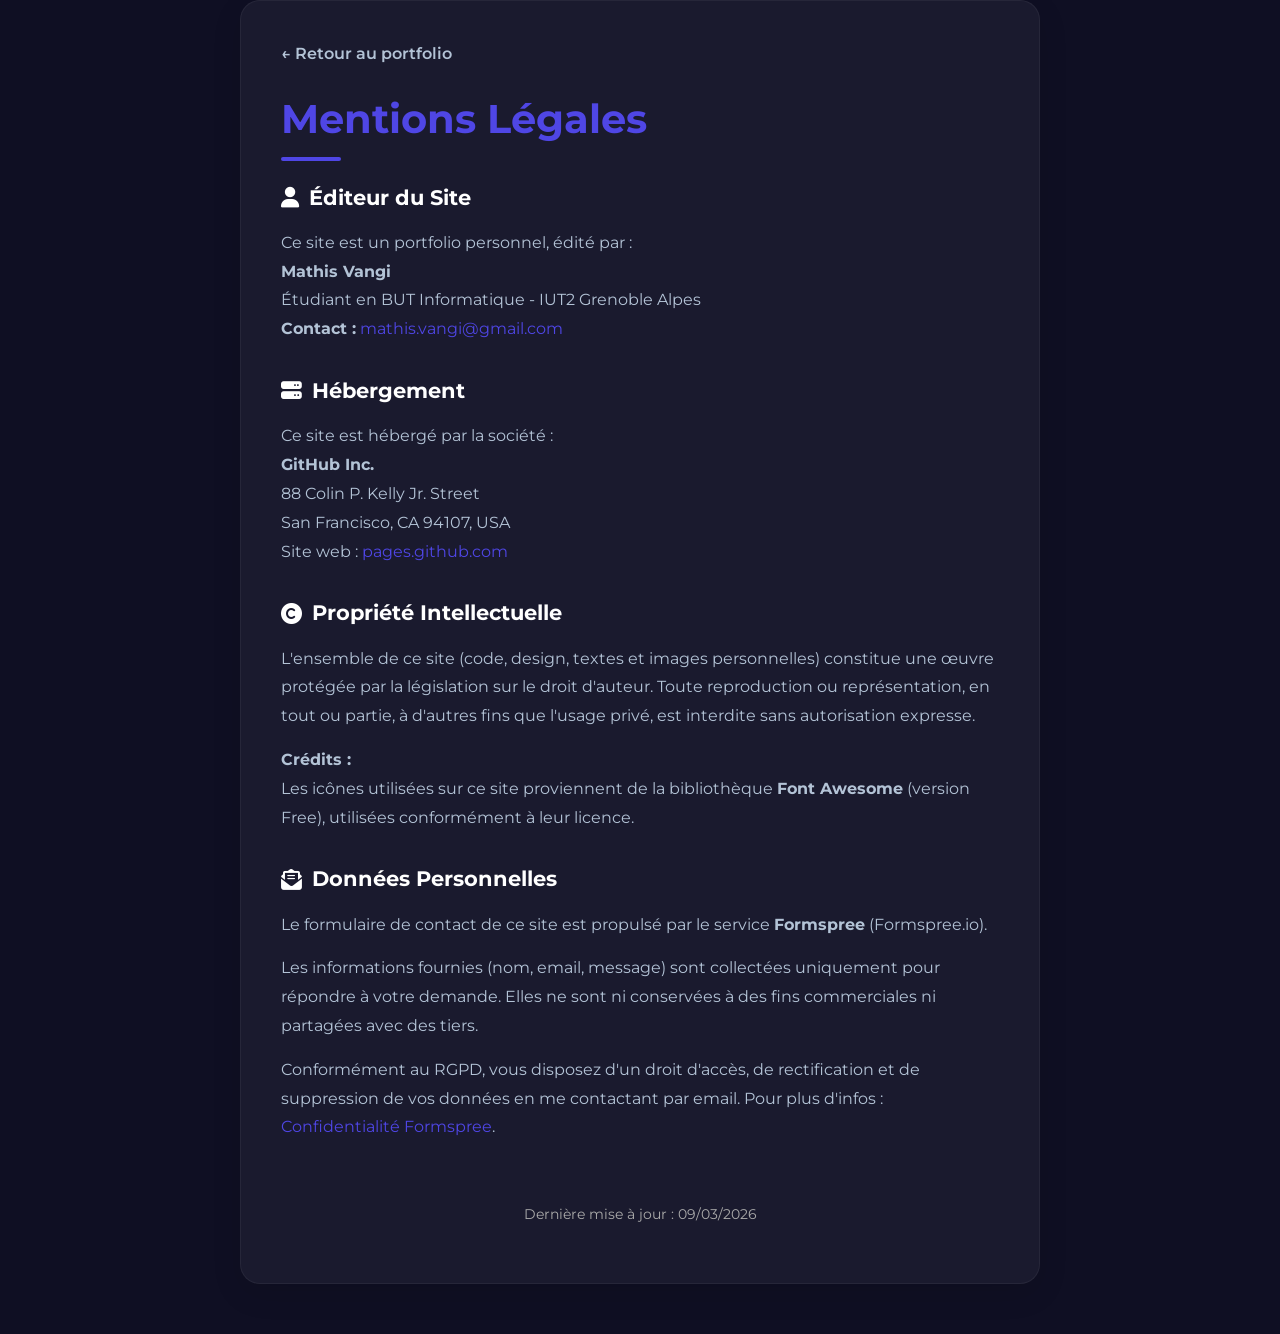
==== mention-legal.html @ bab49345 "Mise en place des mentions légales" ====
<!DOCTYPE html>
<html lang="fr">
<head>
  <meta charset="UTF-8" />
  <meta name="viewport" content="width=device-width, initial-scale=1.0" />
  <title>Mentions Légales - Mathis Vangi</title>
  <link rel="preconnect" href="https://fonts.googleapis.com" />
  <link href="https://fonts.googleapis.com/css2?family=Montserrat:wght@300;400;600;700&display=swap" rel="stylesheet" />
  <link rel="stylesheet" href="https://cdnjs.cloudflare.com/ajax/libs/font-awesome/6.4.0/css/all.min.css" />
  <link rel="stylesheet" href="css/style.css" />
</head>
<body class="mentions-body">

    <div class="mentions-container">
        <a href="index.html" class="back-to-portfolio">← Retour au portfolio</a>

        <h1>Mentions Légales</h1>

        <h2><i class="fas fa-user"></i> Éditeur du Site</h2>
        <p>
            Ce site est un portfolio personnel, édité par :<br>
            <strong>Mathis Vangi</strong><br>
            Étudiant en BUT Informatique - IUT2 Grenoble Alpes<br>
            <strong>Contact :</strong> <a href="mailto:mathis.vangi@gmail.com">mathis.vangi@gmail.com</a>
        </p>

        <h2><i class="fas fa-server"></i> Hébergement</h2>
        <p>
            Ce site est hébergé par la société :<br>
            <strong>GitHub Inc.</strong><br>
            88 Colin P. Kelly Jr. Street<br>
            San Francisco, CA 94107, USA<br>
            Site web : <a href="https://pages.github.com" target="_blank">pages.github.com</a>
        </p>

        <h2><i class="fas fa-copyright"></i> Propriété Intellectuelle</h2>
        <p>
            L'ensemble de ce site (code, design, textes et images personnelles) constitue une œuvre protégée par la législation sur le droit d'auteur. Toute reproduction ou représentation, en tout ou partie, à d'autres fins que l'usage privé, est interdite sans autorisation expresse.
        </p>
        
        <p>
            <strong>Crédits :</strong><br>
            Les icônes utilisées sur ce site proviennent de la bibliothèque <strong>Font Awesome</strong> (version Free), utilisées conformément à leur licence.
        </p>

        <h2><i class="fas fa-envelope-open-text"></i> Données Personnelles</h2>
        <p>
            Le formulaire de contact de ce site est propulsé par le service <strong>Formspree</strong> (Formspree.io). 
        </p>
        <p>
            Les informations fournies (nom, email, message) sont collectées uniquement pour répondre à votre demande. Elles ne sont ni conservées à des fins commerciales ni partagées avec des tiers.
        </p>
        <p>
            Conformément au RGPD, vous disposez d'un droit d'accès, de rectification et de suppression de vos données en me contactant par email. Pour plus d'infos : <a href="https://formspree.io/legal/privacy-policy" target="_blank">Confidentialité Formspree</a>.
        </p>

        <p style="text-align: center; margin-top: 60px; font-size: 0.9rem; color: #aaa;">
            Dernière mise à jour : 09/03/2026
        </p>
    </div>

</body>
</html>
---- css/style.css ----
:root {
  --primary-color: #4f46e5;
  --secondary-color: #06b6d4;
  --accent-color: #f59e0b;
  --bg-dark: #0f0f23;
  --bg-card: #1a1a2e;
  --bg-secondary: #16213e;
  --text-primary: #ffffff;
  --text-mobile: #ffffff;
  --text-nav2: #ffffff;
  --text-secondary: #b3c3d6;
  --text-nav: #b3c3d6;
  --text-muted: #8b949e;
  --gradient: linear-gradient(
    135deg,
    var(--primary-color),
    var(--secondary-color)
  );
  --shadow: 0 10px 30px rgba(0, 0, 0, 0.3);
  --border-radius: 16px;
  --transition: all 0.3s cubic-bezier(0.4, 0, 0.2, 1);
}

[data-theme="light"] {
  --bg-dark: #ffffff;
  --bg-card: #f8fafc;
  --bg-secondary: #e2e8f0;
  --text-primary: #1a202c;
  --text-mobile: #ffffff;
  --text-secondary: #4a5568;
  --text-nav2: #ffffff;
  --text-nav: #ffffff;
  --text-muted: #718096;
  --shadow: 0 10px 30px rgba(0, 0, 0, 0.1);
}

.filter-btn {
    padding: 8px 16px;
    margin: 0 5px;
    border: 2px solid var(--bg-card);
    background: transparent;
    color: var(--text-primary);
    cursor: pointer;
    border-radius: 20px;
    font-weight: 600;
    transition: all 0.3s;
}

.filter-btn:hover {
    background: rgba(79, 70, 229, 0.1);
    color: var(--primary-color);
    transform: translateY(-2px);
}

.filter-btn.active {
  background: var(--primary-color);
  border-color: transparent;
  color: #ffffff;
  box-shadow: 0 4px 15px rgba(79, 70, 229, 0.4);
}

* {
  margin: 0;
  padding: 0;
  box-sizing: border-box;
}

body {
  font-family: "Montserrat", sans-serif;
  background: var(--bg-dark);
  color: var(--text-secondary);
  line-height: 1.6;
  overflow-x: hidden;
}

/* Smooth scroll */
html {
  scroll-behavior: smooth;
}

/* Navigation */
.navbar {
  position: fixed;
  top: 0;
  left: 0;
  right: 0;
  z-index: 1000;
  display: flex;
  justify-content: space-between;
  align-items: center;
  padding: 1rem 2rem;
  background: rgba(15, 15, 35, 0.95);
  backdrop-filter: blur(10px);
  border-bottom: 1px solid rgba(255, 255, 255, 0.1);
  transition: var(--transition);
}

.navbar.scrolled {
  background: rgba(15, 15, 35, 0.98);
  box-shadow: var(--shadow);
}

.logo {
  font-size: 1.5rem;
  font-weight: 700;
  color: var(--text-primary);
  background: var(--gradient);
  -webkit-background-clip: text;
  -webkit-text-fill-color: transparent;
  background-clip: text;
}

.nav-links {
  display: flex;
  list-style: none;
  gap: 2rem;
  align-items: center;
}

.nav-links a {
  color: var(--text-nav);
  text-decoration: none;
  font-weight: 500;
  position: relative;
  transition: var(--transition);
}

.nav-links a:hover,
.nav-links a.active {
  color: var(--text-nav2);
}

.nav-links a::after {
  content: "";
  position: absolute;
  bottom: -5px;
  left: 0;
  width: 0;
  height: 2px;
  background: var(--gradient);
  transition: var(--transition);
}

.nav-links a:hover::after,
.nav-links a.active::after {
  width: 100%;
}

.theme-toggle {
  background: none;
  border: none;
  color: var(--text-secondary);
  font-size: 1.2rem;
  cursor: pointer;
  padding: 0.5rem;
  border-radius: 50%;
  transition: var(--transition);
}

.theme-toggle:hover {
  color: var(--text-primary);
  background: rgba(255, 255, 255, 0.1);
}

.github-icon {
  font-size: 1.3rem;
  color: var(--text-secondary);
  transition: var(--transition);
}

.github-icon:hover {
  color: var(--text-primary);
  transform: scale(1.1);
}

/* Hero Section */
.hero {
  min-height: 100vh;
  display: flex;
  align-items: center;
  justify-content: space-between;
  padding: 0 2rem;
  position: relative;
  overflow: hidden;
}

.hero::before {
  content: "";
  position: absolute;
  top: 0;
  left: 0;
  right: 0;
  bottom: 0;
  background: radial-gradient(
      circle at 20% 80%,
      rgba(79, 70, 229, 0.1) 0%,
      transparent 50%
    ),
    radial-gradient(
      circle at 80% 20%,
      rgba(6, 182, 212, 0.1) 0%,
      transparent 50%
    );
  z-index: -1;
}

.hero-content {
  max-width: 50%;
  z-index: 2;
}

.hero-subtitle {
  color: var(--primary-color);
  font-weight: 600;
  font-size: 1.1rem;
  margin-bottom: 1rem;
  text-transform: uppercase;
  letter-spacing: 2px;
}

.hero-title {
  font-size: clamp(2.5rem, 5vw, 4rem);
  font-weight: 800;
  color: var(--text-primary);
  margin-bottom: 1.5rem;
  line-height: 1.1;
}

.hero-description {
  font-size: 1.2rem;
  margin-bottom: 2rem;
  color: var(--text-secondary);
  max-width: 600px;
}

.hero-buttons {
  display: flex;
  gap: 1rem;
  flex-wrap: wrap;
}

.btn {
  padding: 1rem 2rem;
  border: none;
  border-radius: var(--border-radius);
  font-weight: 600;
  text-decoration: none;
  cursor: pointer;
  transition: var(--transition);
  position: relative;
  overflow: hidden;
}

.btn-primary {
  background: var(--gradient);
  color: white;
}

.btn-secondary {
  background: transparent;
  color: var(--text-primary);
  border: 2px solid var(--primary-color);
}

.btn:hover {
  transform: translateY(-2px);
  box-shadow: var(--shadow);
}

.hero-image {
  position: relative;
  z-index: 2;
}

.hero-image img {
  width: 350px;
  height: 350px;
  object-fit: cover;
  border-radius: 50%;
  border: 4px solid var(--primary-color);
  box-shadow: var(--shadow);
  position: relative;
}

.hero-image::before {
  content: "";
  position: absolute;
  top: -10px;
  left: -10px;
  right: -10px;
  bottom: -10px;
  background: var(--gradient);
  border-radius: 50%;
  z-index: -1;
  animation: pulse 2s infinite;
}

@keyframes pulse {
  0%,
  100% {
    transform: scale(1);
    opacity: 0.3;
  }
  50% {
    transform: scale(1.05);
    opacity: 0.1;
  }
}

/* Section Styles */
.section {
  padding: 5rem 2rem;
  max-width: 1200px;
  margin: 0 auto;
}

.section-title {
  font-size: 2.5rem;
  font-weight: 700;
  text-align: center;
  margin-bottom: 1rem;
  color: var(--text-primary);
  position: relative;
}

.section-title::after {
  content: "";
  position: absolute;
  bottom: -10px;
  left: 50%;
  transform: translateX(-50%);
  width: 60px;
  height: 4px;
  background: var(--gradient);
  border-radius: 2px;
}

.section-subtitle {
  text-align: center;
  font-size: 1.1rem;
  color: var(--text-muted);
  margin-bottom: 3rem;
  max-width: 600px;
  margin-left: auto;
  margin-right: auto;
}

/* About Section */
.about-content {
  display: grid;
  grid-template-columns: 1fr 1fr;
  gap: 4rem;
  align-items: center;
}

.about-text p {
  margin-bottom: 1.5rem;
  font-size: 1.1rem;
}

.about-stats {
  display: grid;
  grid-template-columns: repeat(2, 1fr);
  gap: 2rem;
  margin-top: 2rem;
}

.stat-item {
  text-align: center;
  padding: 1.5rem;
  background: var(--bg-card);
  border-radius: var(--border-radius);
  border: 1px solid rgba(255, 255, 255, 0.1);
}

.stat-number {
  font-size: 2rem;
  font-weight: 700;
  color: var(--primary-color);
  display: block;
}

/* --- TIMELINE --- */

.timeline {
  position: relative;
  max-width: 800px;
  margin: 0 auto;
  padding: 20px 0;
}

.timeline::before {
  content: "";
  position: absolute;
  left: 20px;
  top: 0;
  bottom: 0;
  width: 3px;
  background: rgba(79, 70, 229, 0.2); 
  border-radius: 2px;
  transform: none;
}

.timeline-item {
  position: relative;
  margin-bottom: 50px;
  padding-left: 60px; 
  display: block;
}

.timeline-item:nth-child(odd) {
  flex-direction: column;
}

.timeline-dot {
  position: absolute;
  left: 0;
  top: 0;
  width: 45px;
  height: 45px;
  background: var(--bg-card); 
  border: 3px solid var(--primary-color);
  border-radius: 50%;
  display: flex;
  align-items: center;
  justify-content: center;
  color: var(--primary-color);
  box-shadow: 0 0 0 5px var(--bg-dark); 
  z-index: 2;
  transition: all 0.3s ease;
  transform: none;
}

.timeline-item:hover .timeline-dot {
  background: var(--primary-color);
  color: #ffffff;
  transform: scale(1.1);
  box-shadow: 0 0 0 5px var(--bg-dark), 0 0 15px var(--primary-color);
}

.timeline-content {
  background: var(--bg-card);
  padding: 25px;
  border-radius: 16px;
  box-shadow: var(--shadow);
  width: 100%;
  position: relative;
  border: 1px solid rgba(255, 255, 255, 0.05);
  transition: all 0.3s cubic-bezier(0.4, 0, 0.2, 1);
}

.timeline-content::before {
  content: '';
  position: absolute;
  left: -10px;
  top: 15px;
  width: 20px;
  height: 20px;
  background: var(--bg-card);
  transform: rotate(45deg);
  border-left: 1px solid rgba(255, 255, 255, 0.05);
  border-bottom: 1px solid rgba(255, 255, 255, 0.05);
}

.timeline-item:hover .timeline-content {
  transform: translateY(-5px);
  border-color: var(--primary-color);
  box-shadow: 0 10px 40px rgba(79, 70, 229, 0.15);
}

/* --- TYPOGRAPHIE --- */
.timeline-date {
  display: inline-block;
  color: var(--primary-color);
  font-weight: 700;
  font-size: 0.85rem;
  margin-bottom: 10px;
  background: rgba(79, 70, 229, 0.1);
  padding: 4px 12px;
  border-radius: 20px;
  text-transform: none;
  letter-spacing: normal;
}

.timeline-title {
  margin: 0;
  color: var(--text-primary);
  font-size: 1.4rem;
  font-weight: 700;
}

.timeline-subtitle {
  margin: 5px 0 10px 0;
  color: var(--secondary-color);
  font-weight: 500;
  font-size: 1rem;
}

.timeline-speciality {
  color: var(--text-secondary);
  font-style: italic;
  font-size: 0.95rem;
  margin-bottom: 12px;
}

.timeline-desc {
  color: var(--text-muted);
  line-height: 1.6;
  margin-bottom: 15px;
}

/* --- TAGS --- */
.timeline-tags {
  display: flex;
  flex-wrap: wrap;
  gap: 8px;
  margin-top: 15px;
  padding-top: 15px;
  border-top: 1px solid rgba(255, 255, 255, 0.05);
}

.tech-tag {
  font-size: 0.75rem;
  padding: 4px 10px;
  background: var(--bg-secondary);
  color: var(--text-nav);
  border-radius: 6px;
  font-weight: 500;
  transition: 0.2s;
}

.timeline-item:hover .tech-tag {
  background: rgba(79, 70, 229, 0.1);
  color: var(--primary-color);
}

/* Skills Section */
.skills-container {
  display: grid;
  grid-template-columns: repeat(auto-fit, minmax(300px, 1fr));
  gap: 2rem;
}

.skill-category {
  background: var(--bg-card);
  padding: 2rem;
  border-radius: var(--border-radius);
  border: 1px solid rgba(255, 255, 255, 0.1);
}

.skill-category h3 {
  color: var(--text-primary);
  margin-bottom: 1.5rem;
  display: flex;
  align-items: center;
  gap: 0.5rem;
}

.skill-item {
  margin-bottom: 1.5rem;
}

.skill-header {
  display: flex;
  justify-content: space-between;
  align-items: center;
  margin-bottom: 0.5rem;
}

.skill-name {
  color: var(--text-secondary);
  font-weight: 500;
}

.skill-level {
  color: var(--primary-color);
  font-weight: 600;
  font-size: 0.9rem;
}

.skill-bar {
  height: 8px;
  background: rgba(255, 255, 255, 0.1);
  border-radius: 4px;
  overflow: hidden;
}

.skill-progress {
  height: 100%;
  background: var(--gradient);
  border-radius: 4px;
  transition: width 1s ease-in-out;
  width: 0;
}

/* Projects Section */
.projects-grid {
  display: grid;
  grid-template-columns: repeat(auto-fit, minmax(350px, 1fr));
  gap: 2rem;
}

.project-card.hidden {
    display: none;
}

.project-card {
  background: var(--bg-card);
  border-radius: var(--border-radius);
  overflow: hidden;
  transition: var(--transition);
  border: 1px solid rgba(255, 255, 255, 0.1);
  position: relative;
}

.project-card:hover {
  transform: translateY(-5px);
  box-shadow: var(--shadow);
}

.project-image {
  width: 100%;
  /* height: 200px; */
  object-fit: cover;
  transition: var(--transition);
}

.project-card:hover .project-image {
  transform: scale(1.05);
}

.project-content {
  padding: 2rem;
  max-width: 840px;
  margin: 0 auto; 
}

.button-group .btn {
  padding: 0.7rem 1.1rem; 
}

.project-gallery { 
  max-width: 1000px; 
  margin: 0 auto 2.5rem; 
}

.mb-medium { 
  margin-bottom: 1.5rem; 
}

.swiper { 
  width: 100%;
  height: 460px;
}

.swiper-slide img { 
  width: 100%; 
  height: 100%; 
  object-fit: contain; 
  border-radius: 12px; 
}
    

.project-title {
  font-size: 1.3rem;
  font-weight: 600;
  color: var(--text-primary);
  margin-bottom: 1rem;
}

.project-description {
  color: var(--text-secondary);
  margin-bottom: 1.5rem;
  line-height: 1.6;
}

.project-tech {
  display: flex;
  flex-wrap: wrap;
  gap: 0.5rem;
  margin-bottom: 1.5rem;
}

.tech-tag {
  background: rgba(79, 70, 229, 0.2);
  color: var(--primary-color);
  padding: 0.3rem 0.8rem;
  border-radius: 20px;
  font-size: 0.8rem;
  font-weight: 500;
}

.project-links {
  display: flex;
  gap: 1rem;
}

.project-link {
  color: var(--text-secondary);
  text-decoration: none;
  font-weight: 500;
  transition: var(--transition);
  display: flex;
  align-items: center;
  gap: 0.5rem;
}

.project-link:hover {
  color: var(--primary-color);
}

/* Contact Section */
.contact-container {
  display: grid;
  grid-template-columns: 1fr 1fr;
  gap: 4rem;
  align-items: start;
}

.contact-info {
  background: var(--bg-card);
  padding: 2rem;
  border-radius: var(--border-radius);
  border: 1px solid rgba(255, 255, 255, 0.1);
}

.contact-item {
  display: flex;
  align-items: center;
  gap: 1rem;
  margin-bottom: 1.5rem;
  color: var(--text-secondary);
}

.contact-item i {
  color: var(--primary-color);
  font-size: 1.2rem;
  width: 20px;
}

.contact-form {
  background: var(--bg-card);
  padding: 2rem;
  border-radius: var(--border-radius);
  border: 1px solid rgba(255, 255, 255, 0.1);
}

.form-group {
  margin-bottom: 1.5rem;
}

.form-group label {
  display: block;
  margin-bottom: 0.5rem;
  color: var(--text-secondary);
  font-weight: 500;
}

.form-group input,
.form-group textarea {
  width: 100%;
  padding: 1rem;
  border: 1px solid rgba(255, 255, 255, 0.2);
  border-radius: var(--border-radius);
  background: var(--bg-secondary);
  color: var(--text-primary);
  font-family: inherit;
  transition: var(--transition);
}

.form-group input:focus,
.form-group textarea:focus {
  outline: none;
  border-color: var(--primary-color);
  box-shadow: 0 0 0 3px rgba(79, 70, 229, 0.1);
}

.social-links {
  display: flex;
  justify-content: center;
  gap: 1rem;
  margin-top: 2rem;
}

.social-link {
  display: flex;
  align-items: center;
  justify-content: center;
  width: 50px;
  height: 50px;
  background: var(--bg-card);
  color: var(--text-secondary);
  border-radius: 50%;
  text-decoration: none;
  transition: var(--transition);
  border: 1px solid rgba(255, 255, 255, 0.1);
}

.social-link:hover {
  background: var(--primary-color);
  color: white;
  transform: translateY(-2px);
}

/* Footer */
.footer {
  background: var(--bg-secondary);
  padding: 2rem;
  text-align: center;
  border-top: 1px solid rgba(255, 255, 255, 0.1);
}

.footer-link {
  color: var(--text-secondary);
  font-size: 0.8rem;
  text-decoration: underline;
  transition: color 0.3s ease;
  display: inline-block;
  margin-top: 0.5rem;
}

.footer-link:hover {
  color: var(--primary-color); /* Le lien change de couleur au survol */
}

/* Mobile Menu */
.mobile-menu {
  display: none;
  flex-direction: column;
  cursor: pointer;
  padding: 0.5rem;
}

.mobile-menu span {
  width: 25px;
  height: 3px;
  background: var(--text-mobile);
  margin: 3px 0;
  transition: var(--transition);
}

/* Responsive Design */
@media (max-width: 768px) {
  .navbar {
    padding: 1rem;
  }

  .nav-links {
    position: absolute;
    top: 100%;
    left: 0;
    right: 0;
    background: rgba(15, 15, 35, 0.98);
    flex-direction: column;
    padding: 2rem;
    transform: translateY(-100%);
    opacity: 0;
    visibility: hidden;
    transition: var(--transition);
  }

  .nav-links.active {
    transform: translateY(0);
    opacity: 1;
    visibility: visible;
  }

  .mobile-menu {
    display: flex;
  }

  .hero {
    flex-direction: column;
    text-align: center;
    padding: 6rem 1rem 2rem;
  }

  .hero-content {
    max-width: 100%;
    margin-bottom: 3rem;
  }

  .hero-image img {
    width: 250px;
    height: 250px;
  }

  .about-content {
    grid-template-columns: 1fr;
    gap: 2rem;
  }

  .timeline::before {
    left: 20px;
  }

  .timeline-item {
    flex-direction: row !important;
    padding-left: 50px;
  }

  .timeline-content {
    width: 100%;
  }

  .timeline-dot {
    left: 20px;
  }

  .contact-container {
    grid-template-columns: 1fr;
    gap: 2rem;
  }

  .skills-container {
    grid-template-columns: 1fr;
  }

  .projects-grid {
    grid-template-columns: 1fr;
  }

  .section {
    padding: 3rem 1rem;
  }
  .swiper { 
    height: 300px; 
  }
}

/* Scroll to top button */
.scroll-top {
  position: fixed;
  bottom: 2rem;
  right: 2rem;
  background: var(--gradient);
  color: white;
  border: none;
  border-radius: 50%;
  width: 50px;
  height: 50px;
  cursor: pointer;
  opacity: 0;
  visibility: hidden;
  transition: var(--transition);
  z-index: 1000;
}

.scroll-top.visible {
  opacity: 1;
  visibility: visible;
}

.scroll-top:hover {
  transform: translateY(-2px);
}

/* Loading animation */
.loading {
  position: fixed;
  top: 0;
  left: 0;
  width: 100%;
  height: 100%;
  background: var(--bg-dark);
  display: flex;
  justify-content: center;
  align-items: center;
  z-index: 9999;
  opacity: 1;
  visibility: visible;
  transition: var(--transition);
}

.loading.hidden {
  opacity: 0;
  visibility: hidden;
}

.loader {
  width: 50px;
  height: 50px;
  border: 3px solid rgba(79, 70, 229, 0.3);
  border-top: 3px solid var(--primary-color);
  border-radius: 50%;
  animation: spin 1s linear infinite;
}

@keyframes spin {
  0% {
    transform: rotate(0deg);
  }
  100% {
    transform: rotate(360deg);
  }
}

/* =========================================
   Zoom Image
   ========================================= */
.lightbox {
  display: none;
  position: fixed;
  z-index: 10000;
  top: 0;
  left: 0;
  width: 100%;
  height: 100%;
  background-color: rgba(0, 0, 0, 0.9);
  justify-content: center;
  align-items: center;
  cursor: zoom-out;
  opacity: 0;
  transition: opacity 0.3s ease;
}

.lightbox.active {
  display: flex;
  opacity: 1;
}

.lightbox img {
  max-width: 90%;
  max-height: 90vh;
  border-radius: 8px;
  box-shadow: 0 0 50px rgba(0,0,0,0.5);
  border: 2px solid var(--primary-color);
  transform: scale(0.9);
  transition: transform 0.3s ease;
  cursor: default;
}

.lightbox.active img {
  transform: scale(1);
}

.swiper-slide img {
  cursor: zoom-in;
  transition: filter 0.3s;
}

.swiper-slide img:hover {
  filter: brightness(1.1);
}

/* --- AWARD RIBBON --- */

.project-card {
    position: relative;
    overflow: hidden; 
}

.award-ribbon.silver {
  background: linear-gradient(45deg, #E0E0E0, #9E9E9E);
  color: #333333;
  border: 1px solid rgba(255, 255, 255, 0.5);
  box-shadow: 0 2px 10px rgba(0,0,0,0.3);

  position: absolute;
  top: 32px;      
  right: -60px;   
  width: 220px;   
  transform: rotate(45deg);
  z-index: 10;

  display: flex;             
  justify-content: center;   
  align-items: center;       
  gap: 8px;                  
  padding: 8px 0;            
  
  font-weight: 800;
  font-size: 0.8rem;
  text-transform: uppercase;
  letter-spacing: 1px;
}

.award-ribbon.silver i {
  margin-right: 0; 
}

@keyframes silver-shine {
  0% { background-position: -100px; }
  20% { background-position: 200px; }
  100% { background-position: 200px; }
}

.award-ribbon.silver {
  background: linear-gradient(45deg, #9E9E9E 0%, #E0E0E0 40%, #ffffff 50%, #E0E0E0 60%, #9E9E9E 100%);
  background-size: 200% auto;
  animation: silver-shine 3s infinite linear;
}

/* --- PAGE PROJET : BANDEAU PRIX --- */
.project-award {
    display: flex;
    justify-content: center;
    margin: 20px 0 40px 0;
}

.award-content {
    background: linear-gradient(135deg, #e0e0e0, #ffffff);
    border: 2px solid #C0C0C0; /* Argent */
    color: #333;
    padding: 15px 30px;
    border-radius: 50px;
    box-shadow: 0 5px 20px rgba(0,0,0,0.1);
    display: flex;
    align-items: center;
    gap: 15px;
    font-size: 1.1rem;
}

.award-content i {
    font-size: 1.5rem;
    color: #C0C0C0; /* Couleur Argent */
    text-shadow: 0 1px 2px rgba(0,0,0,0.3);
}

/* --- INDICATION ZOOM --- */
.gallery-hint {
    text-align: center;
    color: var(--text-secondary);
    font-size: 0.9rem;
    margin-top: 10px;
    font-style: italic;
    opacity: 0.8;
}

.gallery-hint i {
    margin-right: 5px;
}

/* --- Style pour la page Mentions Légales --- */
.mentions-body {
    background-color: var(--bg-dark);
    min-height: 100vh;
}

.mentions-container {
    max-width: 800px;
    margin: 0 auto 50px auto;
    background: var(--bg-card);
    padding: 40px;
    border-radius: 20px;
    box-shadow: 0 10px 30px rgba(0, 0, 0, 0.1);
    border: 1px solid rgba(255, 255, 255, 0.05);
}

.mentions-container h1 {
    color: var(--primary-color);
    font-size: 2.5rem;
    margin-bottom: 30px;
    position: relative;
}

.mentions-container h1::after {
    content: '';
    position: absolute;
    bottom: -10px;
    left: 0;
    width: 60px;
    height: 4px;
    background: var(--primary-color);
    border-radius: 2px;
}

.mentions-container h2 {
    color: var(--text-primary);
    margin-top: 30px;
    margin-bottom: 15px;
    font-size: 1.3rem;
    display: flex;
    align-items: center;
    gap: 10px;
}

.mentions-container p {
    color: var(--text-secondary);
    line-height: 1.8;
    margin-bottom: 15px;
}

.mentions-container a {
    color: var(--primary-color);
    text-decoration: none;
    transition: 0.3s;
}

.mentions-container a:hover {
    text-decoration: underline;
    opacity: 0.8;
}

.back-to-portfolio {
    display: inline-block;
    margin-bottom: 20px;
    font-weight: 600;
    color: var(--text-secondary) !important;
}

.back-to-portfolio:hover {
    color: var(--primary-color) !important;
    transform: translateX(-5px);
}

/* Responsive */
@media (max-width: 768px) {
    .mentions-container {
        margin: 20px;
        padding: 25px;
    }
    .mentions-container h1 {
        font-size: 1.8rem;
    }
}
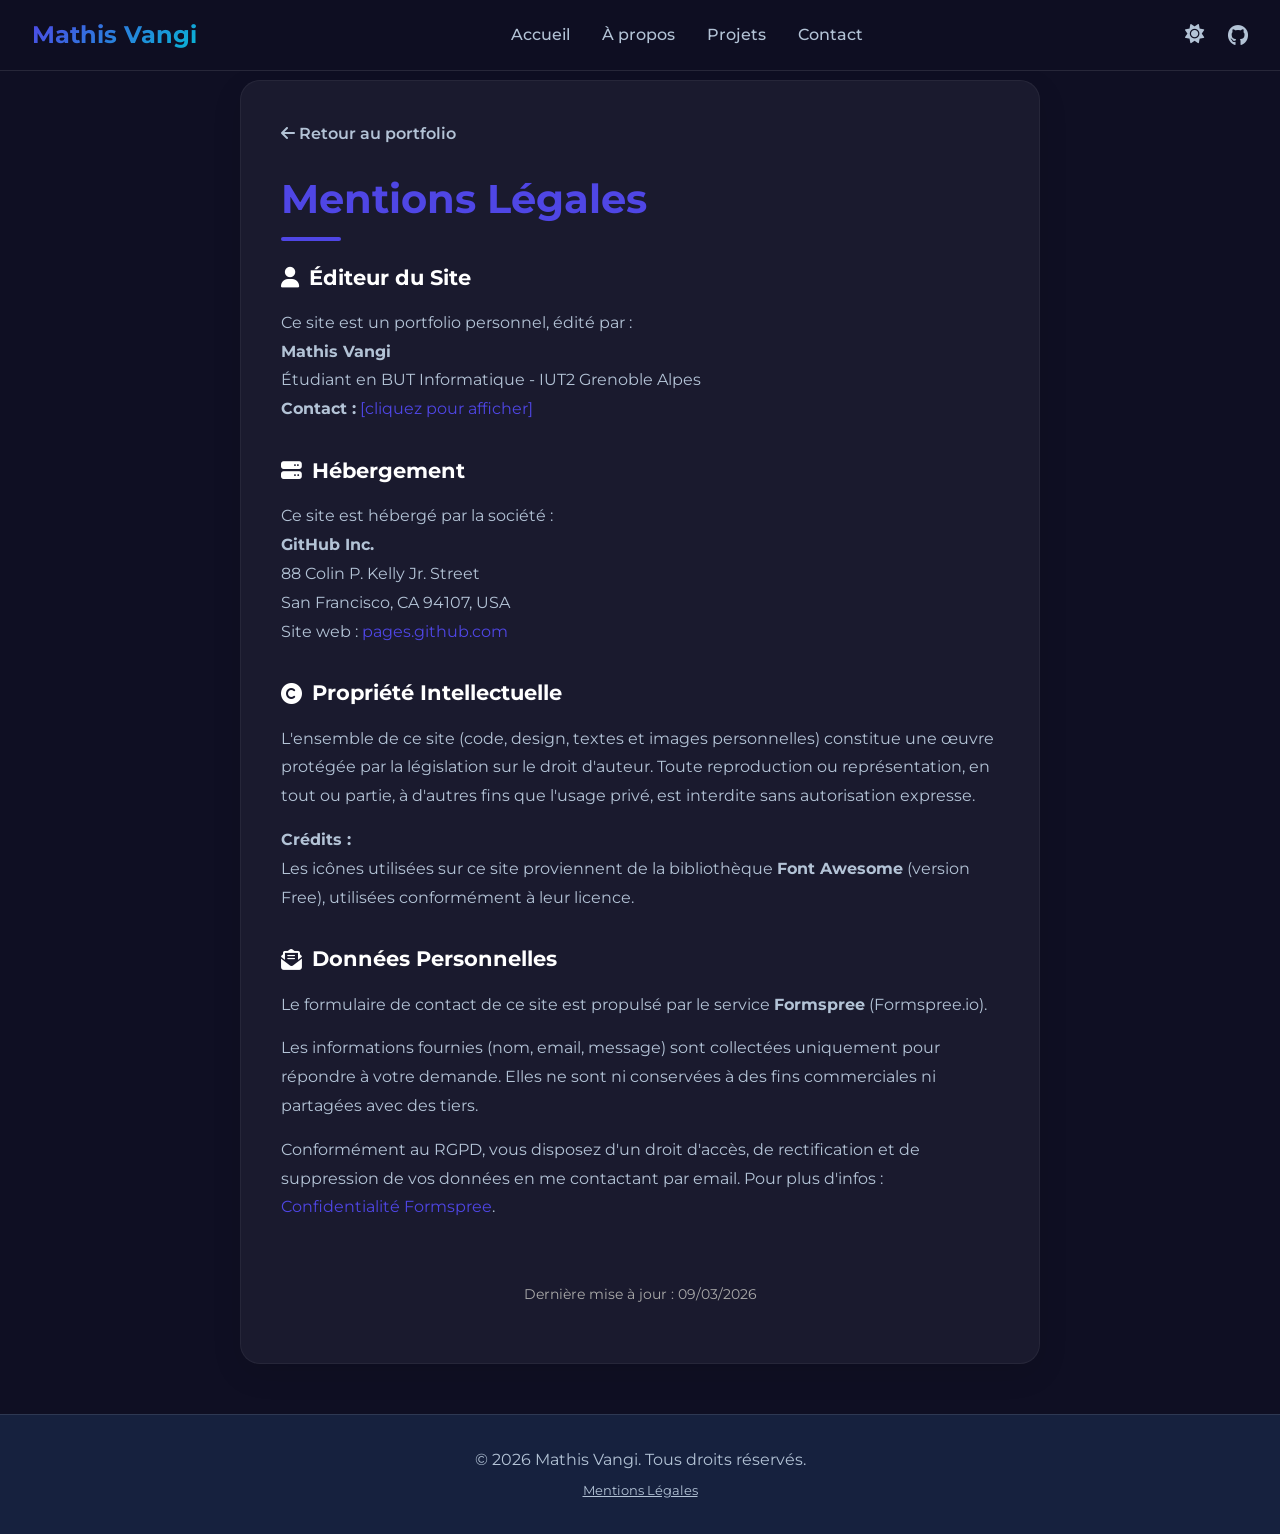
==== commit 9dd72c80: "Fix + opti" ====
--- a/mention-legal.html
+++ b/mention-legal.html
@@ -1,63 +1,123 @@
 <!DOCTYPE html>
 <html lang="fr">
+
 <head>
-  <meta charset="UTF-8" />
-  <meta name="viewport" content="width=device-width, initial-scale=1.0" />
-  <title>Mentions Légales - Mathis Vangi</title>
-  <link rel="preconnect" href="https://fonts.googleapis.com" />
-  <link href="https://fonts.googleapis.com/css2?family=Montserrat:wght@300;400;600;700&display=swap" rel="stylesheet" />
-  <link rel="stylesheet" href="https://cdnjs.cloudflare.com/ajax/libs/font-awesome/6.4.0/css/all.min.css" />
-  <link rel="stylesheet" href="css/style.css" />
+    <meta charset="UTF-8" />
+    <meta name="viewport" content="width=device-width, initial-scale=1.0" />
+    <title>Mentions Légales - Mathis Vangi</title>
+    <meta name="theme-color" content="#0f0f23" />
+    <link rel="preconnect" href="https://fonts.googleapis.com" />
+    <link href="https://fonts.googleapis.com/css2?family=Montserrat:wght@300;400;600;700&display=swap&font-display=swap"
+        rel="stylesheet" />
+    <link rel="stylesheet" href="https://cdnjs.cloudflare.com/ajax/libs/font-awesome/6.4.0/css/all.min.css" />
+    <link rel="stylesheet" href="css/style.css" />
+    <link rel="icon" type="image/png" href="assets/ms-icon-310x310.png">
 </head>
+
 <body class="mentions-body">
 
-    <div class="mentions-container">
-        <a href="index.html" class="back-to-portfolio">← Retour au portfolio</a>
+    <nav class="navbar" id="navbar" role="navigation" aria-label="Navigation principale">
+        <div class="logo">Mathis<span> Vangi</span></div>
+        <ul class="nav-links" id="nav-links">
+            <li><a href="index.html#home" class="nav-link">Accueil</a></li>
+            <li><a href="index.html#about" class="nav-link">À propos</a></li>
+            <li><a href="index.html#projects" class="nav-link">Projets</a></li>
+            <li><a href="index.html#contact" class="nav-link">Contact</a></li>
+        </ul>
+        <div style="display:flex;align-items:center;gap:1rem;">
+            <button class="theme-toggle" id="theme-toggle" aria-label="Basculer vers le mode clair">
+                <i class="fas fa-sun" aria-hidden="true"></i>
+            </button>
+            <a href="https://github.com/Spirit38" target="_blank" rel="noopener noreferrer" class="github-icon"
+                aria-label="Profil GitHub de Mathis Vangi">
+                <i class="fab fa-github" aria-hidden="true"></i>
+            </a>
+            <button class="mobile-menu" id="mobile-menu" aria-label="Ouvrir le menu" aria-expanded="false"
+                aria-controls="nav-links">
+                <span></span><span></span><span></span>
+            </button>
+        </div>
+    </nav>
 
-        <h1>Mentions Légales</h1>
+    <main style="padding-top: 5rem;">
+        <div class="mentions-container">
+            <a href="index.html" class="back-to-portfolio">
+                <i class="fas fa-arrow-left" aria-hidden="true"></i> Retour au portfolio
+            </a>
 
-        <h2><i class="fas fa-user"></i> Éditeur du Site</h2>
-        <p>
-            Ce site est un portfolio personnel, édité par :<br>
-            <strong>Mathis Vangi</strong><br>
-            Étudiant en BUT Informatique - IUT2 Grenoble Alpes<br>
-            <strong>Contact :</strong> <a href="mailto:mathis.vangi@gmail.com">mathis.vangi@gmail.com</a>
-        </p>
+            <h1>Mentions Légales</h1>
 
-        <h2><i class="fas fa-server"></i> Hébergement</h2>
-        <p>
-            Ce site est hébergé par la société :<br>
-            <strong>GitHub Inc.</strong><br>
-            88 Colin P. Kelly Jr. Street<br>
-            San Francisco, CA 94107, USA<br>
-            Site web : <a href="https://pages.github.com" target="_blank">pages.github.com</a>
-        </p>
+            <h2><i class="fas fa-user" aria-hidden="true"></i> Éditeur du Site</h2>
+            <p>
+                Ce site est un portfolio personnel, édité par :<br>
+                <strong>Mathis Vangi</strong><br>
+                Étudiant en BUT Informatique - IUT2 Grenoble Alpes<br>
+                <strong>Contact :</strong>
+                <!-- FIX : email obfusqué -->
+                <a href="#" class="obfuscated-email" data-user="mathis.vangi" data-domain="gmail.com">[cliquez pour
+                    afficher]</a>
+            </p>
 
-        <h2><i class="fas fa-copyright"></i> Propriété Intellectuelle</h2>
-        <p>
-            L'ensemble de ce site (code, design, textes et images personnelles) constitue une œuvre protégée par la législation sur le droit d'auteur. Toute reproduction ou représentation, en tout ou partie, à d'autres fins que l'usage privé, est interdite sans autorisation expresse.
-        </p>
-        
-        <p>
-            <strong>Crédits :</strong><br>
-            Les icônes utilisées sur ce site proviennent de la bibliothèque <strong>Font Awesome</strong> (version Free), utilisées conformément à leur licence.
-        </p>
+            <h2><i class="fas fa-server" aria-hidden="true"></i> Hébergement</h2>
+            <p>
+                Ce site est hébergé par la société :<br>
+                <strong>GitHub Inc.</strong><br>
+                88 Colin P. Kelly Jr. Street<br>
+                San Francisco, CA 94107, USA<br>
+                Site web : <a href="https://pages.github.com" target="_blank"
+                    rel="noopener noreferrer">pages.github.com</a>
+            </p>
 
-        <h2><i class="fas fa-envelope-open-text"></i> Données Personnelles</h2>
-        <p>
-            Le formulaire de contact de ce site est propulsé par le service <strong>Formspree</strong> (Formspree.io). 
-        </p>
-        <p>
-            Les informations fournies (nom, email, message) sont collectées uniquement pour répondre à votre demande. Elles ne sont ni conservées à des fins commerciales ni partagées avec des tiers.
-        </p>
-        <p>
-            Conformément au RGPD, vous disposez d'un droit d'accès, de rectification et de suppression de vos données en me contactant par email. Pour plus d'infos : <a href="https://formspree.io/legal/privacy-policy" target="_blank">Confidentialité Formspree</a>.
-        </p>
+            <h2><i class="fas fa-copyright" aria-hidden="true"></i> Propriété Intellectuelle</h2>
+            <p>
+                L'ensemble de ce site (code, design, textes et images personnelles) constitue une œuvre protégée par la
+                législation sur le droit d'auteur. Toute reproduction ou représentation, en tout ou partie, à d'autres
+                fins que l'usage privé, est interdite sans autorisation expresse.
+            </p>
+            <p>
+                <strong>Crédits :</strong><br>
+                Les icônes utilisées sur ce site proviennent de la bibliothèque <strong>Font Awesome</strong> (version
+                Free), utilisées conformément à leur licence.
+            </p>
 
-        <p style="text-align: center; margin-top: 60px; font-size: 0.9rem; color: #aaa;">
-            Dernière mise à jour : 09/03/2026
-        </p>
-    </div>
+            <h2><i class="fas fa-envelope-open-text" aria-hidden="true"></i> Données Personnelles</h2>
+            <p>
+                Le formulaire de contact de ce site est propulsé par le service <strong>Formspree</strong>
+                (Formspree.io).
+            </p>
+            <p>
+                Les informations fournies (nom, email, message) sont collectées uniquement pour répondre à votre
+                demande. Elles ne sont ni conservées à des fins commerciales ni partagées avec des tiers.
+            </p>
+            <p>
+                Conformément au RGPD, vous disposez d'un droit d'accès, de rectification et de suppression de vos
+                données en me contactant par email. Pour plus d'infos : <a
+                    href="https://formspree.io/legal/privacy-policy" target="_blank"
+                    rel="noopener noreferrer">Confidentialité Formspree</a>.
+            </p>
 
+            <p style="text-align: center; margin-top: 60px; font-size: 0.9rem; color: #aaa;">
+                Dernière mise à jour : 09/03/2026
+            </p>
+        </div>
+    </main>
+
+    <footer class="footer">
+        <p>&copy; 2026 Mathis Vangi. Tous droits réservés.</p>
+        <p><a href="mention-legal.html" class="footer-link">Mentions Légales</a></p>
+    </footer>
+
+    <script src="script.js"></script>
+    <script>
+        document.querySelectorAll(".obfuscated-email").forEach(function (el) {
+            el.addEventListener("click", function (e) {
+                e.preventDefault();
+                var email = this.dataset.user + "@" + this.dataset.domain;
+                this.href = "mailto:" + email;
+                this.textContent = email;
+            });
+        });
+    </script>
 </body>
+
 </html>
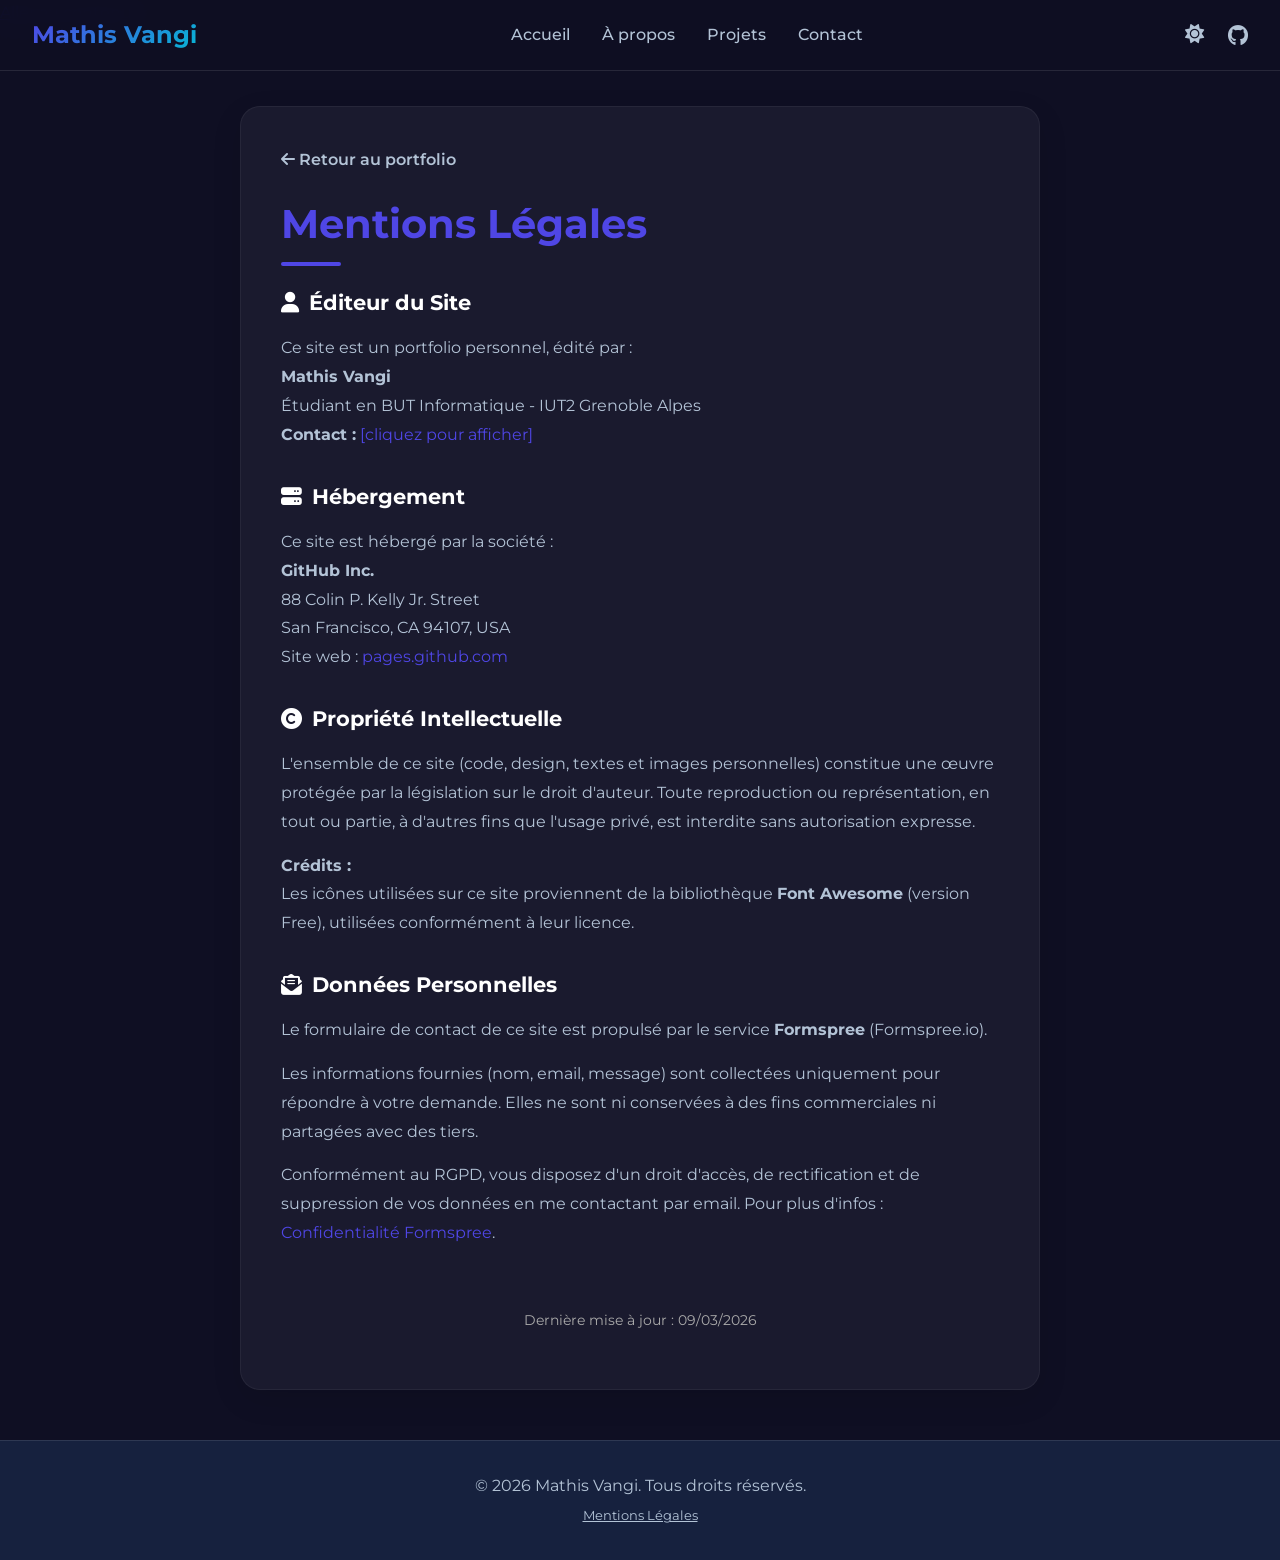
==== commit d8b003ef: "Jour 1 — skip-links, statut alternance, perf hero (HTML) - skip-link 'Aller au contenu' + <main id=c" ====
--- a/mention-legal.html
+++ b/mention-legal.html
@@ -6,15 +6,23 @@
     <meta name="viewport" content="width=device-width, initial-scale=1.0" />
     <title>Mentions Légales - Mathis Vangi</title>
     <meta name="theme-color" content="#0f0f23" />
+    <link rel="canonical" href="https://spirit38.github.io/Portfolio/mention-legal.html" />
     <link rel="preconnect" href="https://fonts.googleapis.com" />
-    <link href="https://fonts.googleapis.com/css2?family=Montserrat:wght@300;400;600;700&display=swap&font-display=swap"
+    <link rel="preconnect" href="https://fonts.gstatic.com" crossorigin />
+    <link rel="preconnect" href="https://cdnjs.cloudflare.com" crossorigin />
+    <!-- FIX : paramètre font-display invalide retiré -->
+    <link href="https://fonts.googleapis.com/css2?family=Montserrat:wght@300;400;600;700&display=swap"
         rel="stylesheet" />
-    <link rel="stylesheet" href="https://cdnjs.cloudflare.com/ajax/libs/font-awesome/6.4.0/css/all.min.css" />
+    <!-- FIX : SRI (integrity) sur la ressource CDN -->
+    <link rel="stylesheet" href="https://cdnjs.cloudflare.com/ajax/libs/font-awesome/6.4.0/css/all.min.css"
+        integrity="sha512-iecdLmaskl7CVkqkXNQ/ZH/XLlvWZOJyj7Yy7tcenmpD1ypASozpmT/E0iPtmFIB46ZmdtAc9eNBvH0H/ZpiBw=="
+        crossorigin="anonymous" referrerpolicy="no-referrer" />
     <link rel="stylesheet" href="css/style.css" />
     <link rel="icon" type="image/png" href="assets/ms-icon-310x310.png">
 </head>
 
 <body class="mentions-body">
+    <a href="#contenu" class="skip-link">Aller au contenu</a>
 
     <nav class="navbar" id="navbar" role="navigation" aria-label="Navigation principale">
         <div class="logo">Mathis<span> Vangi</span></div>
@@ -39,7 +47,7 @@
         </div>
     </nav>
 
-    <main style="padding-top: 5rem;">
+    <main id="contenu" tabindex="-1" style="padding-top: 5rem;">
         <div class="mentions-container">
             <a href="index.html" class="back-to-portfolio">
                 <i class="fas fa-arrow-left" aria-hidden="true"></i> Retour au portfolio
@@ -108,16 +116,6 @@
     </footer>
 
     <script src="script.js"></script>
-    <script>
-        document.querySelectorAll(".obfuscated-email").forEach(function (el) {
-            el.addEventListener("click", function (e) {
-                e.preventDefault();
-                var email = this.dataset.user + "@" + this.dataset.domain;
-                this.href = "mailto:" + email;
-                this.textContent = email;
-            });
-        });
-    </script>
 </body>
 
 </html>
--- a/css/style.css
+++ b/css/style.css
@@ -519,7 +519,9 @@
   border-top: 1px solid rgba(255, 255, 255, 0.05);
 }
 
-.tech-tag {
+/* FIX : style des tags scopé à la timeline pour éviter le conflit avec
+   .project-content .tech-tag (même spécificité = la 2e définition l'emportait). */
+.timeline-tags .tech-tag {
   font-size: 0.75rem;
   padding: 4px 10px;
   background: var(--bg-secondary);
@@ -620,7 +622,8 @@
 
 .project-image {
   width: 100%;
-  /* height: 200px; */
+  /* FIX : hauteur fixe pour rendre object-fit:cover effectif et uniformiser les cartes */
+  height: 200px;
   object-fit: cover;
   transition: var(--transition);
 }
@@ -837,6 +840,19 @@
   background: var(--text-mobile);
   margin: 3px 0;
   transition: var(--transition);
+}
+
+/* FIX : transformation du burger en croix lorsque le menu est ouvert */
+.mobile-menu.active span:nth-child(1) {
+  transform: translateY(9px) rotate(45deg);
+}
+
+.mobile-menu.active span:nth-child(2) {
+  opacity: 0;
+}
+
+.mobile-menu.active span:nth-child(3) {
+  transform: translateY(-9px) rotate(-45deg);
 }
 
 /* Responsive Design */
@@ -1044,31 +1060,30 @@
 }
 
 /* --- AWARD RIBBON --- */
-
-.project-card {
-    position: relative;
-    overflow: hidden; 
-}
+/* FIX : doublons supprimés (.project-card déjà position:relative/overflow:hidden plus haut ;
+   la 2e déclaration .award-ribbon.silver fusionnée ici). */
 
 .award-ribbon.silver {
-  background: linear-gradient(45deg, #E0E0E0, #9E9E9E);
+  background: linear-gradient(45deg, #9E9E9E 0%, #E0E0E0 40%, #ffffff 50%, #E0E0E0 60%, #9E9E9E 100%);
+  background-size: 200% auto;
+  animation: silver-shine 3s infinite linear;
   color: #333333;
   border: 1px solid rgba(255, 255, 255, 0.5);
   box-shadow: 0 2px 10px rgba(0,0,0,0.3);
 
   position: absolute;
-  top: 32px;      
-  right: -60px;   
-  width: 220px;   
+  top: 32px;
+  right: -60px;
+  width: 220px;
   transform: rotate(45deg);
   z-index: 10;
 
-  display: flex;             
-  justify-content: center;   
-  align-items: center;       
-  gap: 8px;                  
-  padding: 8px 0;            
-  
+  display: flex;
+  justify-content: center;
+  align-items: center;
+  gap: 8px;
+  padding: 8px 0;
+
   font-weight: 800;
   font-size: 0.8rem;
   text-transform: uppercase;
@@ -1076,19 +1091,13 @@
 }
 
 .award-ribbon.silver i {
-  margin-right: 0; 
+  margin-right: 0;
 }
 
 @keyframes silver-shine {
   0% { background-position: -100px; }
   20% { background-position: 200px; }
   100% { background-position: 200px; }
-}
-
-.award-ribbon.silver {
-  background: linear-gradient(45deg, #9E9E9E 0%, #E0E0E0 40%, #ffffff 50%, #E0E0E0 60%, #9E9E9E 100%);
-  background-size: 200% auto;
-  animation: silver-shine 3s infinite linear;
 }
 
 /* --- PAGE PROJET : BANDEAU PRIX --- */
@@ -1213,4 +1222,19 @@
     .mentions-container h1 {
         font-size: 1.8rem;
     }
+}
+
+/* =========================================
+   Accessibilité — préférence "réduire les animations"
+   FIX : neutralise animations, transitions et défilement animé.
+   ========================================= */
+@media (prefers-reduced-motion: reduce) {
+  *,
+  *::before,
+  *::after {
+    animation-duration: 0.001ms !important;
+    animation-iteration-count: 1 !important;
+    transition-duration: 0.001ms !important;
+    scroll-behavior: auto !important;
+  }
 }
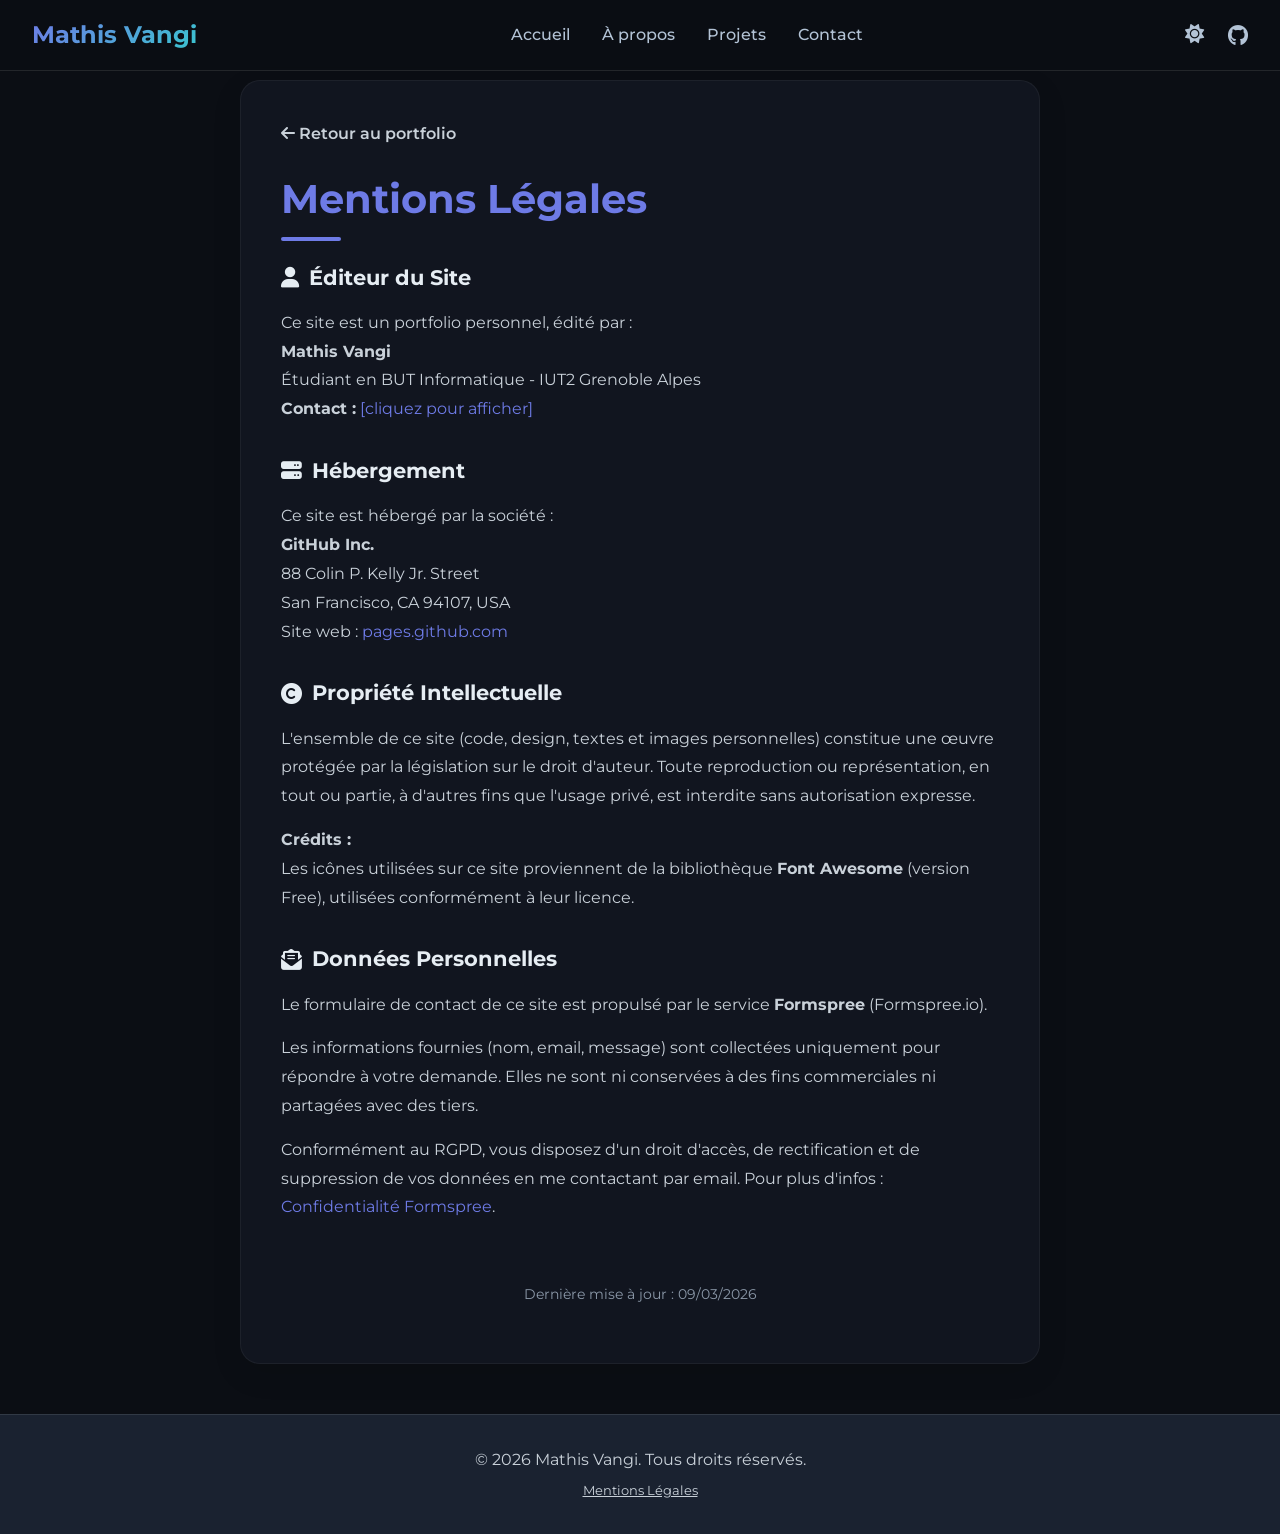
==== commit 6f8040bb: "REWORK" ====
--- a/mention-legal.html
+++ b/mention-legal.html
@@ -4,14 +4,18 @@
 <head>
     <meta charset="UTF-8" />
     <meta name="viewport" content="width=device-width, initial-scale=1.0" />
+    <script>
+        // Anti-FOUC : applique le thème mémorisé avant le rendu (évite le flash sombre→clair)
+        try { document.documentElement.setAttribute("data-theme", localStorage.getItem("theme") || "dark"); } catch (e) {}
+    </script>
     <title>Mentions Légales - Mathis Vangi</title>
-    <meta name="theme-color" content="#0f0f23" />
+    <meta name="theme-color" content="#0b0e14" />
     <link rel="canonical" href="https://spirit38.github.io/Portfolio/mention-legal.html" />
     <link rel="preconnect" href="https://fonts.googleapis.com" />
     <link rel="preconnect" href="https://fonts.gstatic.com" crossorigin />
     <link rel="preconnect" href="https://cdnjs.cloudflare.com" crossorigin />
     <!-- FIX : paramètre font-display invalide retiré -->
-    <link href="https://fonts.googleapis.com/css2?family=Montserrat:wght@300;400;600;700&display=swap"
+    <link href="https://fonts.googleapis.com/css2?family=Montserrat:wght@300;400;500;600;700;800&family=JetBrains+Mono:wght@400;500;700&display=swap"
         rel="stylesheet" />
     <!-- FIX : SRI (integrity) sur la ressource CDN -->
     <link rel="stylesheet" href="https://cdnjs.cloudflare.com/ajax/libs/font-awesome/6.4.0/css/all.min.css"
@@ -104,7 +108,7 @@
                     rel="noopener noreferrer">Confidentialité Formspree</a>.
             </p>
 
-            <p style="text-align: center; margin-top: 60px; font-size: 0.9rem; color: #aaa;">
+            <p style="text-align: center; margin-top: 60px; font-size: 0.9rem; color: var(--text-muted);">
                 Dernière mise à jour : 09/03/2026
             </p>
         </div>
--- a/css/style.css
+++ b/css/style.css
@@ -1,24 +1,48 @@
 :root {
-  --primary-color: #4f46e5;
-  --secondary-color: #06b6d4;
-  --accent-color: #f59e0b;
-  --bg-dark: #0f0f23;
-  --bg-card: #1a1a2e;
-  --bg-secondary: #16213e;
-  --text-primary: #ffffff;
+  --primary-color: #6e7be6;
+  --secondary-color: #39c5cf;
+  --accent-color: #e3b341;
+  --bg-dark: #0b0e14;
+  --bg-card: #11151f;
+  --bg-secondary: #1a2230;
+  --text-primary: #e6edf3;
   --text-mobile: #ffffff;
   --text-nav2: #ffffff;
-  --text-secondary: #b3c3d6;
+  --text-secondary: #c9d1d9;
   --text-nav: #b3c3d6;
-  --text-muted: #8b949e;
+  --text-muted: #8b98a8;
   --gradient: linear-gradient(
     135deg,
     var(--primary-color),
     var(--secondary-color)
   );
-  --shadow: 0 10px 30px rgba(0, 0, 0, 0.3);
+  /* Gradient du logo : la navbar reste sombre dans les 2 thèmes, donc accents
+     clairs FIXES (ne pas réutiliser --primary/--secondary qui s'assombrissent en clair). */
+  --gradient-nav: linear-gradient(135deg, #6e7be6, #39c5cf);
+  --shadow: 0 10px 30px rgba(0, 0, 0, 0.45);
   --border-radius: 16px;
   --transition: all 0.3s cubic-bezier(0.4, 0, 0.2, 1);
+  /* Police signature monospace (surfaces techniques) + repli système robuste */
+  --font-mono: "JetBrains Mono", ui-monospace, "SF Mono", "Cascadia Code", Consolas, "Liberation Mono", monospace;
+
+  /* Palette ANSI sémantique (usage hors terminal, adaptée par thème) */
+  --ansi-green: #3fb950;
+  --ansi-cyan: #39c5cf;
+  --ansi-amber: #e3b341;
+  --ansi-red: #f85149;
+  --ansi-indigo: #6e7be6;
+
+  /* Terminal « mathish » : TOUJOURS sombre (console authentique) dans les 2 thèmes */
+  --term-bg: #0b0e14;
+  --term-surface: #11151f;
+  --term-border: #2a3343;
+  --term-text: #c9d1d9;
+  --term-dim: #8b98a8;
+  --term-green: #3fb950;
+  --term-cyan: #56d4dd;
+  --term-amber: #e3b341;
+  --term-red: #f85149;
+  --term-indigo: #8b96ee;
 }
 
 [data-theme="light"] {
@@ -26,12 +50,24 @@
   --bg-card: #f8fafc;
   --bg-secondary: #e2e8f0;
   --text-primary: #1a202c;
+  /* NB : la navbar et le menu mobile restent sur fond SOMBRE dans les deux thèmes
+     (fond .navbar codé en dur). Ces variables doivent donc rester blanches pour
+     que le texte reste lisible sur la navbar. Ne pas les passer en sombre. */
   --text-mobile: #ffffff;
   --text-secondary: #4a5568;
   --text-nav2: #ffffff;
   --text-nav: #ffffff;
   --text-muted: #718096;
   --shadow: 0 10px 30px rgba(0, 0, 0, 0.1);
+  /* Accents assombris pour rester AA sur fond clair */
+  --primary-color: #4338ca;
+  --secondary-color: #0e7490;
+  --accent-color: #9a6700;
+  --ansi-green: #1a7f37;
+  --ansi-cyan: #0e7490;
+  --ansi-amber: #9a6700;
+  --ansi-red: #c0392b;
+  --ansi-indigo: #4338ca;
 }
 
 .filter-btn {
@@ -65,6 +101,58 @@
   box-sizing: border-box;
 }
 
+/* FIX a11y : indicateur de focus clavier réellement visible (WCAG 2.4.7 / 2.4.11).
+   Remplace le `outline:none` du formulaire. Le focus souris sur éléments non
+   textuels reste discret grâce à :focus-visible. */
+:focus-visible {
+  outline: 2px solid var(--primary-color);
+  outline-offset: 2px;
+}
+
+/* Conteneurs cibles d'ancre / skip-link (tabindex=-1) : pas d'outline disgracieux
+   quand on leur donne le focus par programmation. */
+[tabindex="-1"]:focus {
+  outline: none;
+}
+
+/* Sur fond indigo, un outline indigo serait peu visible → outline clair. */
+.skip-link:focus-visible,
+.filter-btn.active:focus-visible {
+  outline-color: #ffffff;
+}
+
+/* FIX a11y : contenu réservé aux lecteurs d'écran */
+.sr-only {
+  position: absolute;
+  width: 1px;
+  height: 1px;
+  padding: 0;
+  margin: -1px;
+  overflow: hidden;
+  clip: rect(0, 0, 0, 0);
+  white-space: nowrap;
+  border: 0;
+}
+
+/* FIX a11y : lien d'évitement (skip link), visible uniquement au focus clavier */
+.skip-link {
+  position: absolute;
+  left: 1rem;
+  top: -4rem;
+  z-index: 10000;
+  background: var(--primary-color);
+  color: #ffffff;
+  padding: 0.7rem 1.2rem;
+  border-radius: 0 0 8px 8px;
+  font-weight: 600;
+  text-decoration: none;
+  transition: top 0.2s ease;
+}
+
+.skip-link:focus {
+  top: 0;
+}
+
 body {
   font-family: "Montserrat", sans-serif;
   background: var(--bg-dark);
@@ -73,9 +161,17 @@
   overflow-x: hidden;
 }
 
+/* Police monospace pour le code en ligne (ex : tcpdump, nft monitor…) */
+code {
+  font-family: var(--font-mono);
+  font-size: 0.9em;
+}
+
 /* Smooth scroll */
 html {
   scroll-behavior: smooth;
+  /* FIX a11y : décale les cibles d'ancre sous la navbar fixe (skip-link inclus) */
+  scroll-padding-top: 5rem;
 }
 
 /* Navigation */
@@ -89,22 +185,22 @@
   justify-content: space-between;
   align-items: center;
   padding: 1rem 2rem;
-  background: rgba(15, 15, 35, 0.95);
+  background: rgba(11, 14, 20, 0.95);
   backdrop-filter: blur(10px);
   border-bottom: 1px solid rgba(255, 255, 255, 0.1);
   transition: var(--transition);
 }
 
 .navbar.scrolled {
-  background: rgba(15, 15, 35, 0.98);
+  background: rgba(11, 14, 20, 0.98);
   box-shadow: var(--shadow);
 }
 
 .logo {
   font-size: 1.5rem;
   font-weight: 700;
-  color: var(--text-primary);
-  background: var(--gradient);
+  color: var(--text-nav);
+  background: var(--gradient-nav);
   -webkit-background-clip: text;
   -webkit-text-fill-color: transparent;
   background-clip: text;
@@ -149,7 +245,8 @@
 .theme-toggle {
   background: none;
   border: none;
-  color: var(--text-secondary);
+  /* navbar toujours sombre → icône claire FIXE dans les 2 thèmes */
+  color: var(--text-nav);
   font-size: 1.2rem;
   cursor: pointer;
   padding: 0.5rem;
@@ -158,18 +255,18 @@
 }
 
 .theme-toggle:hover {
-  color: var(--text-primary);
+  color: var(--text-nav2);
   background: rgba(255, 255, 255, 0.1);
 }
 
 .github-icon {
   font-size: 1.3rem;
-  color: var(--text-secondary);
+  color: var(--text-nav);
   transition: var(--transition);
 }
 
 .github-icon:hover {
-  color: var(--text-primary);
+  color: var(--text-nav2);
   transform: scale(1.1);
 }
 
@@ -270,6 +367,15 @@
 .hero-image {
   position: relative;
   z-index: 2;
+  text-align: center;
+}
+
+/* Conteneur du portrait : porte le halo/anneau, sinon il englobait aussi les CTA
+   (la .hero-image contient désormais les boutons → halo devenait une grande ellipse). */
+.hero-portrait {
+  position: relative;
+  display: inline-block;
+  line-height: 0;
 }
 
 .hero-image img {
@@ -282,7 +388,7 @@
   position: relative;
 }
 
-.hero-image::before {
+.hero-portrait::before {
   content: "";
   position: absolute;
   top: -10px;
@@ -472,6 +578,7 @@
 .timeline-date {
   display: inline-block;
   color: var(--primary-color);
+  font-family: var(--font-mono);
   font-weight: 700;
   font-size: 0.85rem;
   margin-bottom: 10px;
@@ -480,6 +587,17 @@
   border-radius: 20px;
   text-transform: none;
   letter-spacing: normal;
+  /* la date reste sur une ligne : la mono est plus large → évite le retour à la
+     ligne à l'intérieur de la pilule sur mobile */
+  white-space: nowrap;
+}
+
+/* Date de la « distinction argent » : même chip lisible que le tag silver
+   (remplace l'ancien color:#C0C0C0 inline, illisible sur fond clair). */
+.timeline-date.silver {
+  background: #1f2433;
+  color: #e8e8ee;
+  border: 1px solid #c0c0c0;
 }
 
 .timeline-title {
@@ -525,15 +643,34 @@
   font-size: 0.75rem;
   padding: 4px 10px;
   background: var(--bg-secondary);
-  color: var(--text-nav);
+  /* FIX contraste thème clair : --text-nav vaut #fff (pensé pour la navbar sombre)
+     et devenait illisible sur ce fond gris clair. On utilise --text-secondary,
+     foncé en thème clair et clair en thème sombre → lisible dans les deux. */
+  color: var(--text-secondary);
   border-radius: 6px;
   font-weight: 500;
   transition: 0.2s;
 }
 
+/* Tag « distinction argent » : chip sombre pour rester lisible dans les 2 thèmes
+   (remplace l'ancien color:#C0C0C0 inline, illisible sur fond clair). */
+.timeline-tags .tech-tag.silver {
+  background: #1f2433;
+  color: #e8e8ee;
+  border: 1px solid #c0c0c0;
+}
+
 .timeline-item:hover .tech-tag {
   background: rgba(79, 70, 229, 0.1);
   color: var(--primary-color);
+}
+
+/* Le chip de distinction garde son rendu argent même au survol (sinon le hover
+   l'emporte par ordre source → texte indigo illisible sur fond sombre, et perte
+   de l'identité « médaille »). Spécificité 0,4,0 > 0,3,0. */
+.timeline-item:hover .tech-tag.silver {
+  background: #1f2433;
+  color: #e8e8ee;
 }
 
 /* Skills Section */
@@ -687,6 +824,7 @@
 .tech-tag {
   background: rgba(79, 70, 229, 0.2);
   color: var(--primary-color);
+  font-family: var(--font-mono);
   padding: 0.3rem 0.8rem;
   border-radius: 20px;
   font-size: 0.8rem;
@@ -773,9 +911,10 @@
 
 .form-group input:focus,
 .form-group textarea:focus {
-  outline: none;
+  /* FIX a11y : plus de `outline:none`. Le ring interne reste comme renfort visuel,
+     l'outline visible étant assuré par la règle globale :focus-visible. */
   border-color: var(--primary-color);
-  box-shadow: 0 0 0 3px rgba(79, 70, 229, 0.1);
+  box-shadow: 0 0 0 3px rgba(79, 70, 229, 0.2);
 }
 
 .social-links {
@@ -832,6 +971,10 @@
   flex-direction: column;
   cursor: pointer;
   padding: 0.5rem;
+  /* FIX : retirer le fond/bordure par défaut du <button> (sinon boîte blanche
+     sur la navbar sombre, barres blanches invisibles) */
+  background: none;
+  border: none;
 }
 
 .mobile-menu span {
@@ -866,7 +1009,7 @@
     top: 100%;
     left: 0;
     right: 0;
-    background: rgba(15, 15, 35, 0.98);
+    background: rgba(11, 14, 20, 0.98);
     flex-direction: column;
     padding: 2rem;
     transform: translateY(-100%);
@@ -1059,6 +1202,100 @@
   filter: brightness(1.1);
 }
 
+/* --- BANDEAU MÉTRIQUES (résultats chiffrés d'un projet) --- */
+.project-metrics {
+  display: grid;
+  grid-template-columns: repeat(auto-fit, minmax(140px, 1fr));
+  gap: 1rem;
+  max-width: 840px;
+  margin: 0 auto 2.5rem;
+}
+
+.project-metrics .metric {
+  text-align: center;
+  padding: 1.3rem 0.8rem;
+  background: var(--bg-card);
+  border: 1px solid rgba(110, 123, 230, 0.25);
+  border-radius: var(--border-radius);
+}
+
+.project-metrics .metric-num {
+  display: block;
+  font-family: "JetBrains Mono", monospace;
+  font-size: 1.7rem;
+  font-weight: 700;
+  line-height: 1.1;
+  color: var(--primary-color);
+}
+
+.project-metrics .metric-label {
+  display: block;
+  margin-top: 0.45rem;
+  font-size: 0.82rem;
+  color: var(--text-muted);
+}
+
+/* --- ENCART CONFIGURATION (extrait de code/conf d'un projet) --- */
+.project-config {
+  max-width: 840px;
+  margin: 0 auto 1.5rem;
+  background: var(--term-bg, #0b0e14);
+  border: 1px solid rgba(86, 212, 221, 0.25);
+  border-radius: var(--border-radius);
+  overflow: hidden;
+}
+
+.project-config-head {
+  display: flex;
+  align-items: center;
+  gap: 0.5rem;
+  padding: 0.6rem 1rem;
+  font-family: "JetBrains Mono", monospace;
+  font-size: 0.82rem;
+  color: var(--term-cyan);
+  background: rgba(86, 212, 221, 0.07);
+  border-bottom: 1px solid rgba(86, 212, 221, 0.18);
+}
+
+.project-config pre {
+  margin: 0;
+  padding: 1rem 1.2rem;
+  overflow-x: auto;
+  font-family: "JetBrains Mono", monospace;
+  font-size: 0.82rem;
+  line-height: 1.6;
+  color: #c9d4e3;
+}
+
+.project-config .cfg-c {
+  color: #6b7a8d;
+}
+
+.project-config .cfg-k {
+  color: var(--term-green);
+}
+
+/* --- BADGE THÉMATIQUE (projet phare, ex. infra) --- */
+/* Pastille discrète en coin de carte — n'évoque PAS un prix (≠ award-ribbon). */
+.project-flag {
+  position: absolute;
+  top: 12px;
+  left: 12px;
+  z-index: 5;
+  display: inline-flex;
+  align-items: center;
+  gap: 6px;
+  padding: 5px 12px;
+  border-radius: 999px;
+  font-size: 0.72rem;
+  font-weight: 700;
+  letter-spacing: 0.5px;
+  text-transform: uppercase;
+  color: var(--text-nav);
+  background: var(--gradient-nav);
+  box-shadow: 0 2px 10px rgba(0, 0, 0, 0.35);
+}
+
 /* --- AWARD RIBBON --- */
 /* FIX : doublons supprimés (.project-card déjà position:relative/overflow:hidden plus haut ;
    la 2e déclaration .award-ribbon.silver fusionnée ici). */
@@ -1237,4 +1474,328 @@
     transition-duration: 0.001ms !important;
     scroll-behavior: auto !important;
   }
-}+}
+
+/* =========================================================================
+   TERMINAL « mathish » — couche interactive du hero (toujours sombre)
+   Préfixe .term-* pour ne jamais entrer en collision avec le reste du site.
+   ========================================================================= */
+
+/* Le hero accueille la fenêtre terminal (gauche) + le portrait (droite). */
+.hero--terminal {
+  align-items: center;
+  gap: 2.5rem;
+}
+
+.term-window {
+  flex: 1 1 560px;
+  max-width: 640px;
+  min-width: 0;
+  background: var(--term-surface);
+  border: 1px solid var(--term-border);
+  border-radius: 12px;
+  box-shadow: 0 18px 50px rgba(0, 0, 0, 0.5);
+  overflow: hidden;
+  font-family: var(--font-mono);
+  color: var(--term-text);
+  z-index: 2;
+}
+
+.term-bar {
+  display: flex;
+  align-items: center;
+  gap: 0.75rem;
+  padding: 0.6rem 0.9rem;
+  background: #0e131c;
+  border-bottom: 1px solid var(--term-border);
+}
+
+.term-dots {
+  display: inline-flex;
+  gap: 6px;
+}
+
+.term-dot {
+  width: 12px;
+  height: 12px;
+  border-radius: 50%;
+  display: inline-block;
+}
+
+.term-dot--red { background: #ff5f56; }
+.term-dot--amber { background: #ffbd2e; }
+.term-dot--green { background: #27c93f; }
+
+.term-bar-title {
+  font-size: 0.8rem;
+  color: var(--term-dim);
+  letter-spacing: 0.2px;
+  white-space: nowrap;
+  overflow: hidden;
+  text-overflow: ellipsis;
+}
+
+.term-body {
+  padding: 1.1rem 1.2rem 1.2rem;
+  font-size: 0.92rem;
+  line-height: 1.6;
+}
+
+.term-ascii {
+  margin: 0 0 0.6rem;
+  color: var(--term-indigo);
+  font-size: 0.78rem;
+  line-height: 1.2;
+  overflow-x: auto;
+  white-space: pre;
+}
+
+.term-comment { color: var(--term-dim); }
+
+/* Le <h1> reste sémantique et bien visible (jamais de l'ASCII). */
+.term-window .hero-title {
+  font-family: var(--font-mono);
+  font-size: clamp(2rem, 5vw, 2.8rem);
+  margin: 0.1rem 0 0.2rem;
+  color: var(--term-text);
+}
+
+.term-window .hero-subtitle {
+  color: var(--term-cyan);
+  font-size: 0.92rem;
+  letter-spacing: 1px;
+  margin-bottom: 0.9rem;
+  /* casse normale dans le terminal (la règle globale .hero-subtitle force l'uppercase) */
+  text-transform: none;
+}
+
+.hero-status {
+  display: flex;
+  align-items: center;
+  gap: 0.55rem;
+  flex-wrap: wrap;
+  font-size: 0.86rem;
+  color: var(--term-text);
+  background: rgba(63, 185, 80, 0.08);
+  border: 1px solid rgba(63, 185, 80, 0.25);
+  border-radius: 8px;
+  padding: 0.5rem 0.75rem;
+  margin-bottom: 0.9rem;
+}
+
+.hero-status strong { color: var(--term-green); }
+
+.status-led {
+  width: 9px;
+  height: 9px;
+  border-radius: 50%;
+  background: var(--term-green);
+  box-shadow: 0 0 0 0 rgba(63, 185, 80, 0.6);
+  animation: led-pulse 2s infinite;
+  flex-shrink: 0;
+}
+
+@keyframes led-pulse {
+  0% { box-shadow: 0 0 0 0 rgba(63, 185, 80, 0.5); }
+  70% { box-shadow: 0 0 0 7px rgba(63, 185, 80, 0); }
+  100% { box-shadow: 0 0 0 0 rgba(63, 185, 80, 0); }
+}
+
+.term-hint {
+  color: var(--term-dim);
+  font-size: 0.82rem;
+  margin-bottom: 0.55rem;
+}
+
+.term-hint code,
+.term-body code {
+  font-family: var(--font-mono);
+  color: var(--term-cyan);
+  background: rgba(86, 212, 221, 0.1);
+  padding: 0 4px;
+  border-radius: 4px;
+}
+
+.term-suggestions {
+  display: flex;
+  flex-wrap: wrap;
+  gap: 0.5rem;
+  margin-bottom: 0.9rem;
+}
+
+.term-cmd {
+  font-family: var(--font-mono);
+  font-size: 0.82rem;
+  color: var(--term-text);
+  background: #0e1622;
+  border: 1px solid var(--term-border);
+  border-radius: 6px;
+  padding: 0.3rem 0.7rem;
+  cursor: pointer;
+  text-decoration: none;
+  transition: border-color 0.2s, color 0.2s, background 0.2s;
+}
+
+.term-cmd::before {
+  content: "$ ";
+  color: var(--term-green);
+}
+
+.term-cmd:hover,
+.term-cmd:focus-visible {
+  border-color: var(--term-cyan);
+  color: var(--term-cyan);
+  background: #122031;
+}
+
+.term-cmd--accent {
+  border-color: rgba(63, 185, 80, 0.5);
+}
+
+.term-cmd--accent::before { content: "$ "; }
+
+/* Zone de sortie des commandes */
+.term-log {
+  margin: 0.4rem 0 0.7rem;
+  max-height: 320px;
+  overflow-y: auto;
+  font-size: 0.88rem;
+  border-top: 1px dashed var(--term-border);
+  padding-top: 0.6rem;
+}
+
+.term-log:empty { display: none; }
+
+.term-entry { margin-bottom: 0.75rem; }
+
+.term-entry-cmd {
+  color: var(--term-text);
+  margin-bottom: 0.2rem;
+  white-space: pre-wrap;
+  word-break: break-word;
+}
+
+.term-entry-cmd .term-prompt-inline { color: var(--term-green); }
+
+.term-entry-out {
+  color: var(--term-dim);
+  white-space: pre-wrap;
+  word-break: break-word;
+}
+
+.term-entry-out a { color: var(--term-cyan); }
+.term-out-green { color: var(--term-green); }
+.term-out-cyan { color: var(--term-cyan); }
+.term-out-amber { color: var(--term-amber); }
+.term-out-red { color: var(--term-red); }
+.term-out-strong { color: var(--term-text); font-weight: 700; }
+
+/* Tableau (ip a / systemctl) en sortie */
+.term-table {
+  width: 100%;
+  border-collapse: collapse;
+  font-size: 0.82rem;
+  margin-top: 0.3rem;
+}
+
+.term-table th,
+.term-table td {
+  text-align: left;
+  padding: 2px 10px 2px 0;
+  color: var(--term-dim);
+  vertical-align: top;
+}
+
+.term-table th { color: var(--term-text); }
+
+/* Ligne de saisie — masquée sans JS (amélioration progressive) */
+.term-prompt-line {
+  display: none;
+  align-items: baseline;
+  gap: 0.5rem;
+  border-top: 1px solid var(--term-border);
+  padding-top: 0.7rem;
+}
+
+html.js .term-prompt-line {
+  display: flex;
+}
+
+.term-prompt {
+  color: var(--term-green);
+  font-size: 0.9rem;
+  flex-shrink: 0;
+}
+
+.term-input {
+  flex: 1;
+  min-width: 0;
+  background: transparent;
+  border: none;
+  outline: none;
+  color: var(--term-text);
+  font-family: var(--font-mono);
+  font-size: 0.9rem;
+  caret-color: var(--term-green);
+  padding: 0;
+}
+
+.term-input::placeholder { color: var(--term-dim); }
+
+/* FIX a11y : indicateur de focus clavier sur la ligne de saisie (l'input lui-même
+   n'a pas d'outline pour rester « propre », le focus est porté par le conteneur). */
+.term-prompt-line:focus-within {
+  outline: 2px solid var(--term-cyan);
+  outline-offset: 4px;
+  border-radius: 4px;
+}
+
+/* Curseur-bloc clignotant (purement décoratif, désactivé en reduced-motion) */
+.term-cursor {
+  display: inline-block;
+  width: 9px;
+  height: 1.05em;
+  background: var(--term-green);
+  vertical-align: -2px;
+  margin-left: 1px;
+  animation: term-blink 1.1s step-end infinite;
+}
+
+@keyframes term-blink {
+  0%, 50% { opacity: 1; }
+  50.01%, 100% { opacity: 0; }
+}
+
+@media (prefers-reduced-motion: reduce) {
+  .term-cursor { animation: none; }
+  .status-led { animation: none; }
+}
+
+/* Sans JS, le bouton « help » (seul .term-cmd non-ancre) ne ferait rien → masqué */
+html:not(.js) .term-suggestions button { display: none; }
+
+/* Empilage anticipé : entre 769 et 960px le portrait rigide (350px) comprimait
+   trop la fenêtre terminal → on passe en colonne plus tôt. */
+@media (max-width: 960px) {
+  /* en colonne, la fenêtre ne doit PAS grandir verticalement (sinon terminal
+     démesurément haut) → flex:none + hauteur de contenu + hero non étiré */
+  .hero--terminal {
+    flex-direction: column;
+    align-items: stretch;
+    justify-content: flex-start;
+    min-height: auto;
+  }
+  .hero--terminal .term-window { width: 100%; max-width: 100%; flex: none; }
+  .hero--terminal .hero-image { text-align: center; }
+}
+
+/* Responsive : sur mobile, mode lecture par défaut (input masqué, suggestions OK) */
+@media (max-width: 768px) {
+  .hero--terminal { flex-direction: column; }
+  .term-window { width: 100%; max-width: 100%; flex: none; }
+  .term-body { font-size: 0.86rem; }
+  .term-ascii { display: none; }
+  /* mode lecture sur petit écran : la saisie est masquée, les commandes
+     restent accessibles en cliquant les suggestions (ancres réelles). */
+  html.js .term-prompt-line { display: none; }
+}
